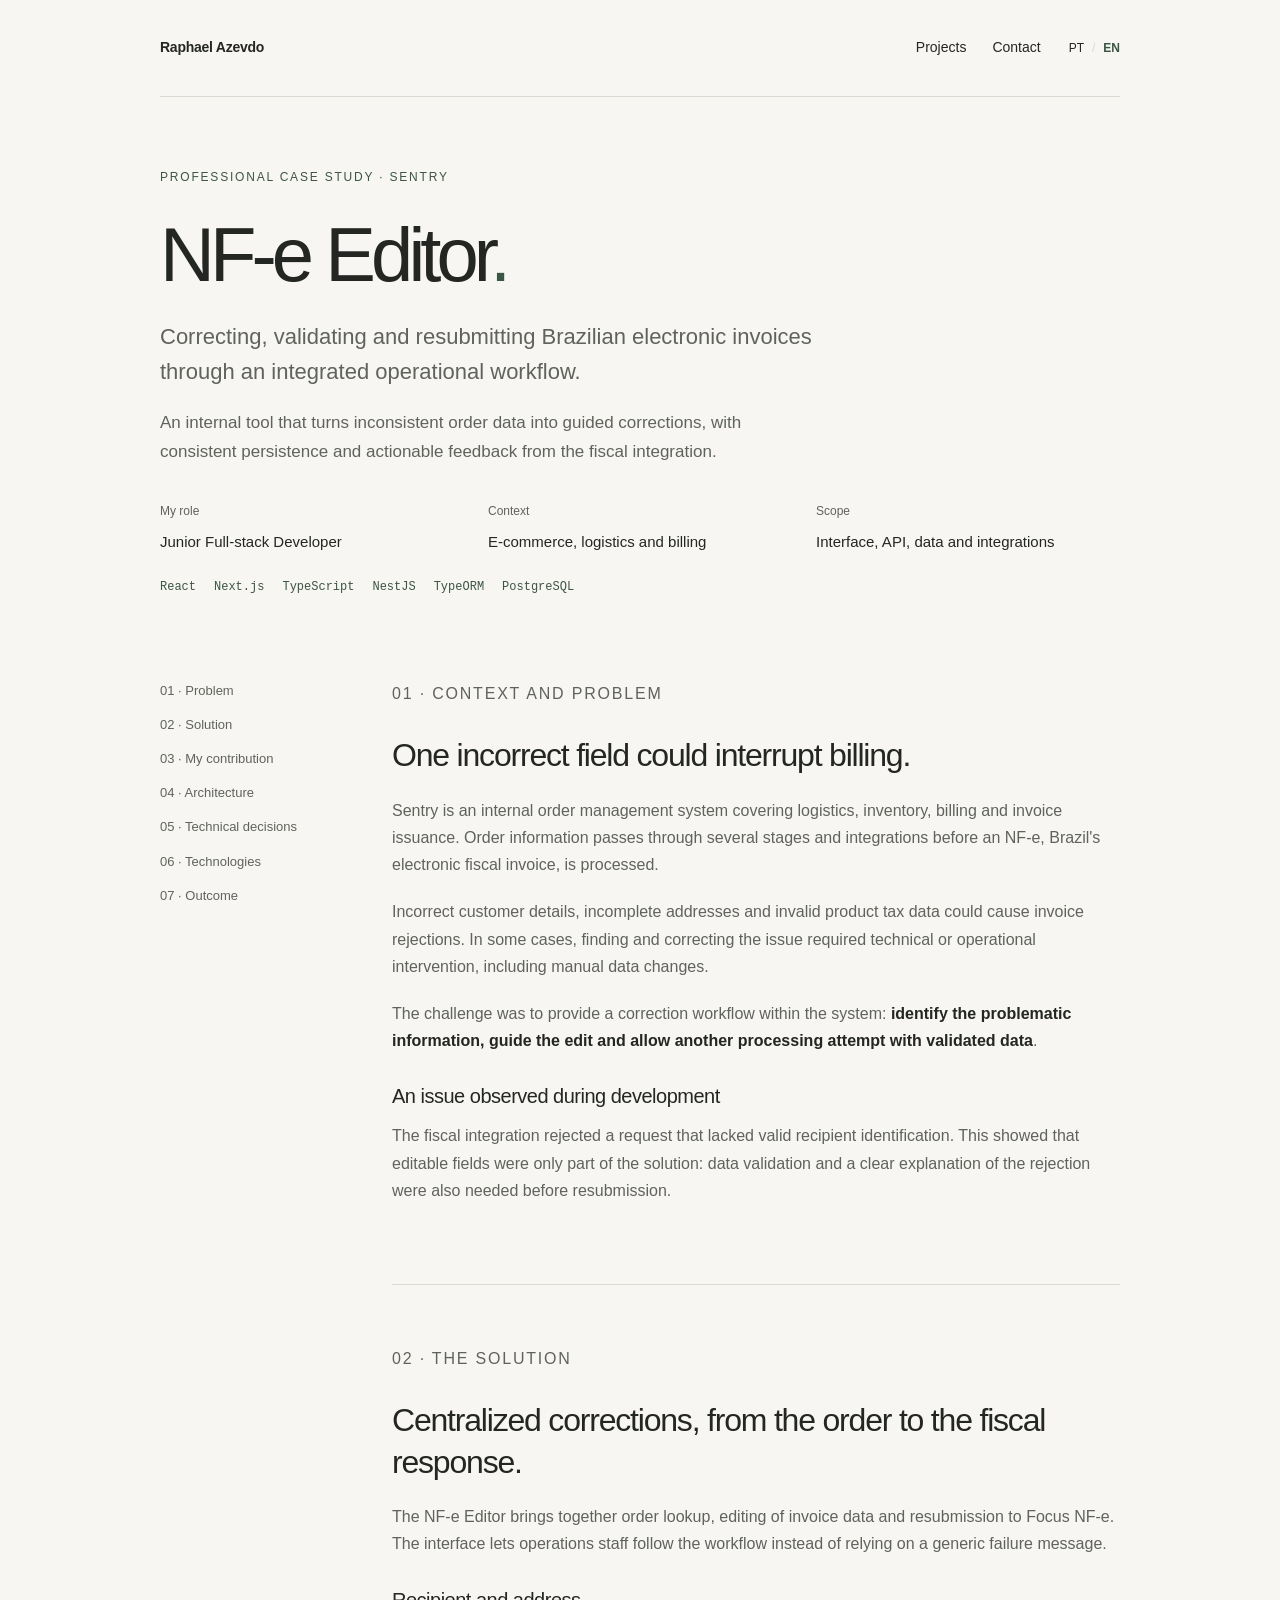
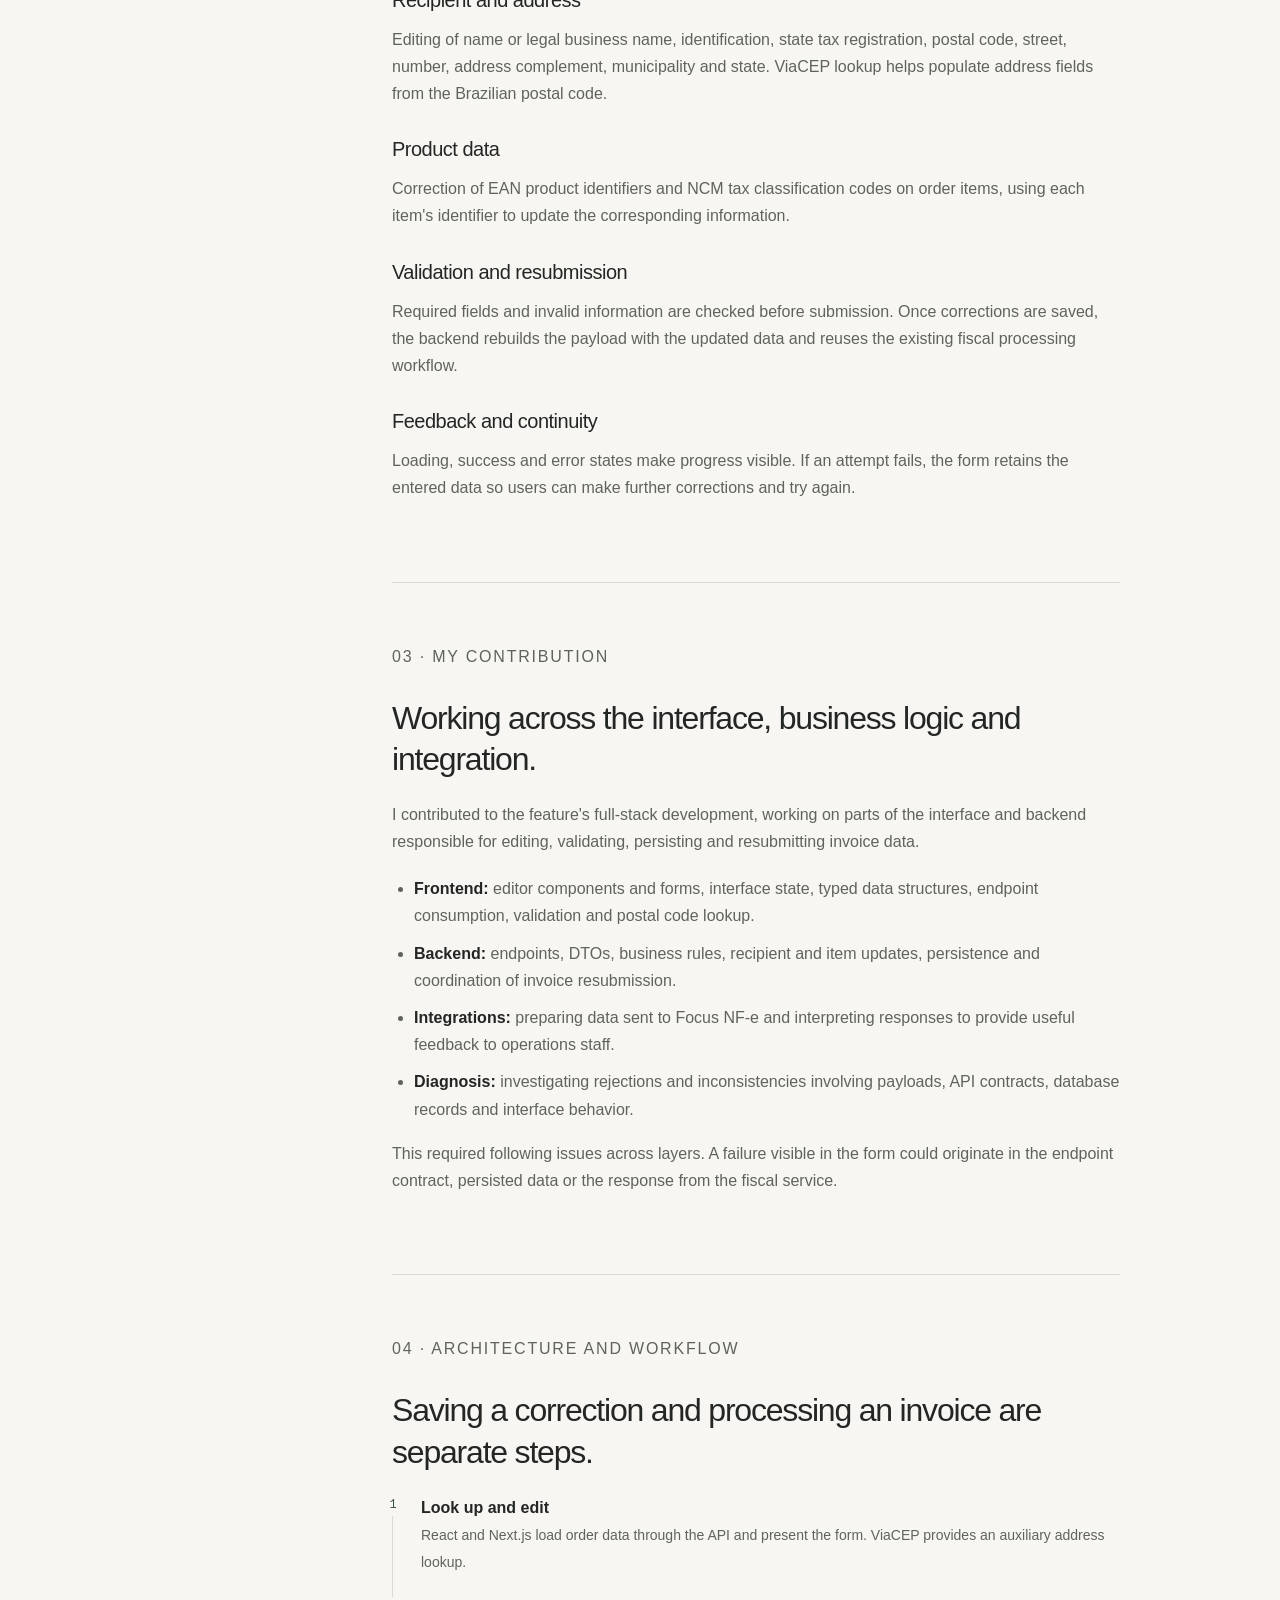
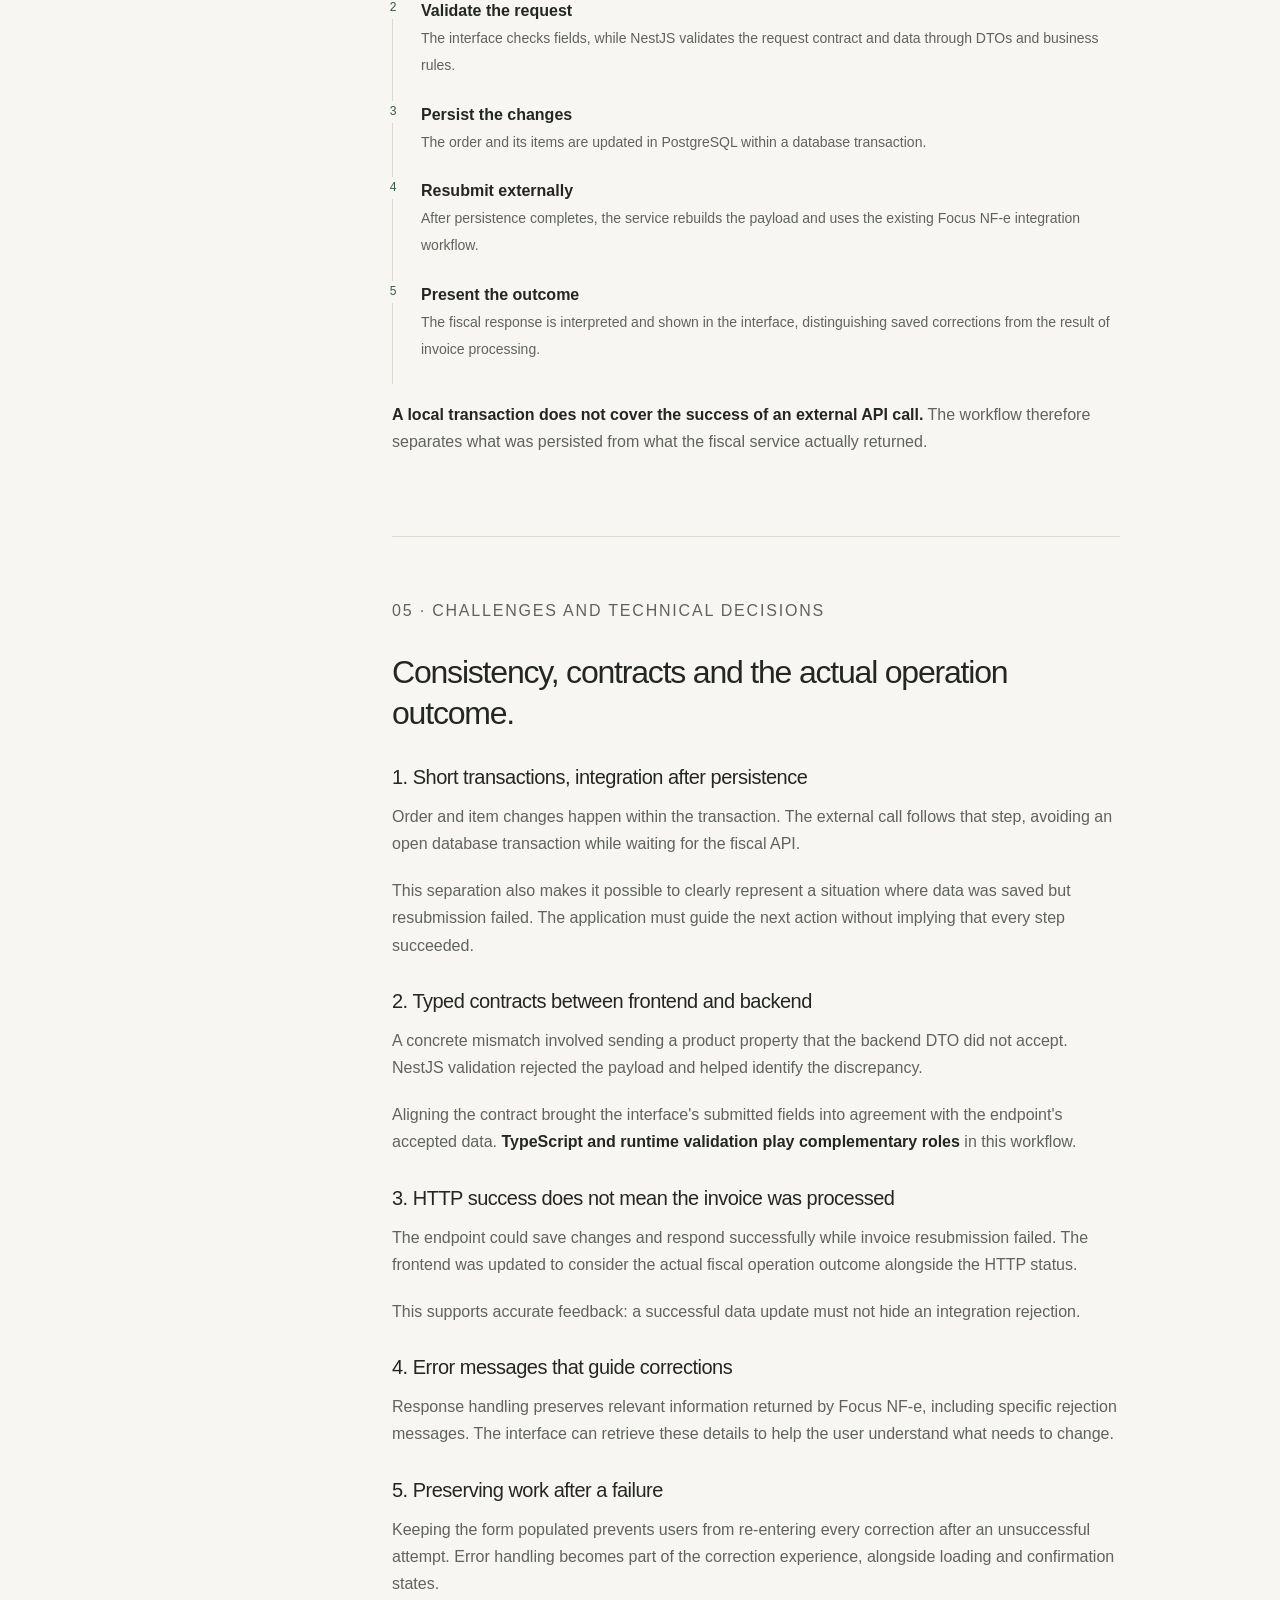
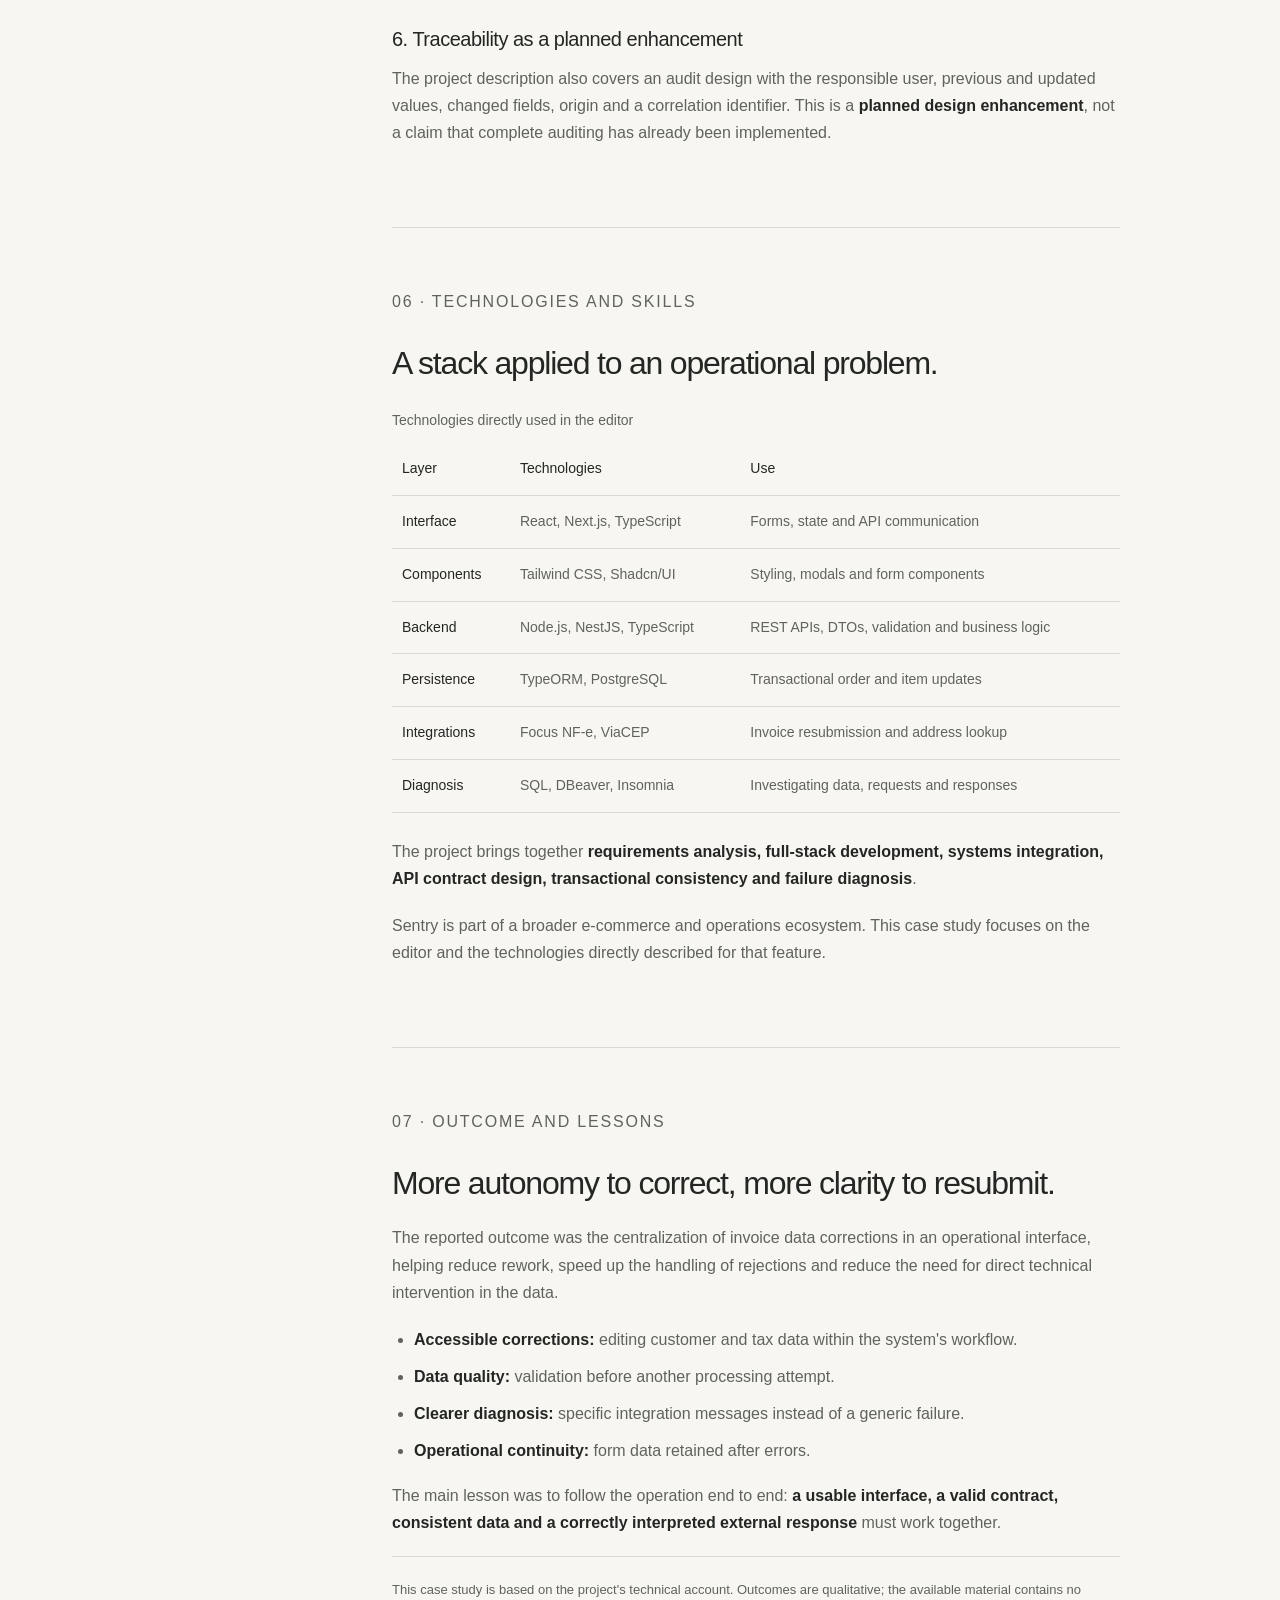
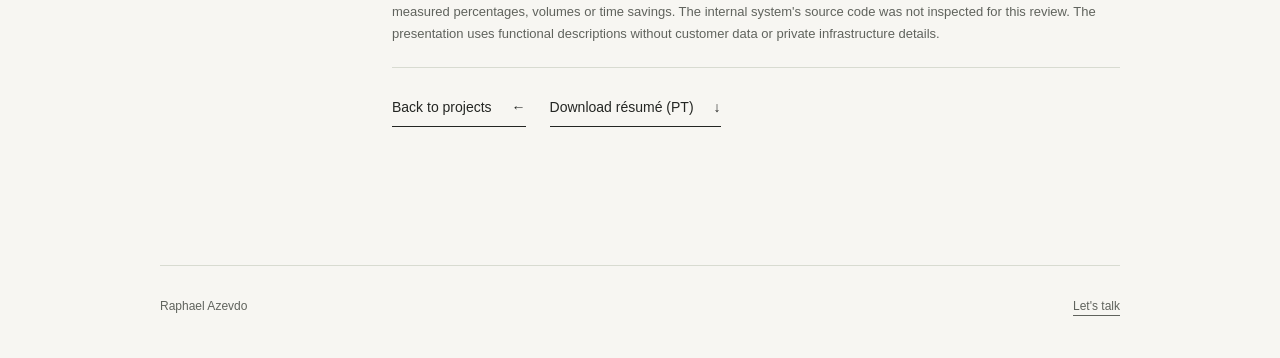
==== editor-nfe-en.html @ 361807ea "Add files via upload" ====
<!doctype html>
<html lang="en">
<head>
  <meta charset="utf-8">
  <meta name="viewport" content="width=device-width,initial-scale=1">
  <meta name="theme-color" content="#f7f6f2">
  <meta name="description" content="Sentry's NF-e Editor: a professional case study by Raphael Azevdo. Full-stack development with React, Next.js, NestJS, PostgreSQL and fiscal integration.">
  <title>NF-e Editor — Case study by Raphael Azevdo</title>
  <link rel="stylesheet" href="styles.css">
  <link rel="alternate" hreflang="pt-BR" href="editor-nfe.html">
  <link rel="alternate" hreflang="en" href="editor-nfe-en.html">
</head>
<body>
  <a class="skip" href="#content">Skip to content</a>
  <div class="wrap">
    <header><a class="brand" href="index-en.html">Raphael Azevdo</a><div class="header-tools"><nav aria-label="Main navigation"><a href="index-en.html#projects">Projects</a><a href="index-en.html#contact">Contact</a></nav><nav class="language-switch" aria-label="Language"><a href="editor-nfe.html" lang="pt-BR" aria-label="Português">PT</a><span aria-hidden="true">/</span><a href="editor-nfe-en.html" lang="en" aria-current="page" aria-label="English">EN</a></nav></div></header>
    <main id="content">
      <section class="case-hero" aria-labelledby="title">
        <p class="eyebrow">Professional case study · Sentry</p>
        <h1 id="title">NF-e Editor<span style="color:var(--accent)">.</span></h1>
        <p class="case-subtitle">Correcting, validating and resubmitting Brazilian electronic invoices through an integrated operational workflow.</p>
        <p class="project-description">An internal tool that turns inconsistent order data into guided corrections, with consistent persistence and actionable feedback from the fiscal integration.</p>
        <dl class="case-meta"><div><dt>My role</dt><dd>Junior Full-stack Developer</dd></div><div><dt>Context</dt><dd>E-commerce, logistics and billing</dd></div><div><dt>Scope</dt><dd>Interface, API, data and integrations</dd></div></dl>
        <div class="tags" aria-label="Main technologies"><span>React</span><span>Next.js</span><span>TypeScript</span><span>NestJS</span><span>TypeORM</span><span>PostgreSQL</span></div>
      </section>
      <div class="case-layout">
        <nav class="case-nav" aria-label="Case study sections"><a href="#problem">01 · Problem</a><a href="#solution">02 · Solution</a><a href="#contribution">03 · My contribution</a><a href="#architecture">04 · Architecture</a><a href="#decisions">05 · Technical decisions</a><a href="#technologies">06 · Technologies</a><a href="#outcome">07 · Outcome</a></nav>
        <div class="case-body">
          <section class="section" id="problem" aria-labelledby="problem-title">
            <p class="eyebrow">01 · Context and problem</p><h2 id="problem-title">One incorrect field could interrupt billing.</h2>
            <p>Sentry is an internal order management system covering logistics, inventory, billing and invoice issuance. Order information passes through several stages and integrations before an NF-e, Brazil's electronic fiscal invoice, is processed.</p>
            <p>Incorrect customer details, incomplete addresses and invalid product tax data could cause invoice rejections. In some cases, finding and correcting the issue required technical or operational intervention, including manual data changes.</p>
            <p>The challenge was to provide a correction workflow within the system: <strong>identify the problematic information, guide the edit and allow another processing attempt with validated data</strong>.</p>
            <h3>An issue observed during development</h3><p>The fiscal integration rejected a request that lacked valid recipient identification. This showed that editable fields were only part of the solution: data validation and a clear explanation of the rejection were also needed before resubmission.</p>
          </section>
          <section class="section" id="solution" aria-labelledby="solution-title">
            <p class="eyebrow">02 · The solution</p><h2 id="solution-title">Centralized corrections, from the order to the fiscal response.</h2>
            <p>The NF-e Editor brings together order lookup, editing of invoice data and resubmission to Focus NF-e. The interface lets operations staff follow the workflow instead of relying on a generic failure message.</p>
            <h3>Recipient and address</h3><p>Editing of name or legal business name, identification, state tax registration, postal code, street, number, address complement, municipality and state. ViaCEP lookup helps populate address fields from the Brazilian postal code.</p>
            <h3>Product data</h3><p>Correction of EAN product identifiers and NCM tax classification codes on order items, using each item's identifier to update the corresponding information.</p>
            <h3>Validation and resubmission</h3><p>Required fields and invalid information are checked before submission. Once corrections are saved, the backend rebuilds the payload with the updated data and reuses the existing fiscal processing workflow.</p>
            <h3>Feedback and continuity</h3><p>Loading, success and error states make progress visible. If an attempt fails, the form retains the entered data so users can make further corrections and try again.</p>
          </section>
          <section class="section" id="contribution" aria-labelledby="contribution-title">
            <p class="eyebrow">03 · My contribution</p><h2 id="contribution-title">Working across the interface, business logic and integration.</h2>
            <p>I contributed to the feature's full-stack development, working on parts of the interface and backend responsible for editing, validating, persisting and resubmitting invoice data.</p>
            <ul><li><strong>Frontend:</strong> editor components and forms, interface state, typed data structures, endpoint consumption, validation and postal code lookup.</li><li><strong>Backend:</strong> endpoints, DTOs, business rules, recipient and item updates, persistence and coordination of invoice resubmission.</li><li><strong>Integrations:</strong> preparing data sent to Focus NF-e and interpreting responses to provide useful feedback to operations staff.</li><li><strong>Diagnosis:</strong> investigating rejections and inconsistencies involving payloads, API contracts, database records and interface behavior.</li></ul>
            <p>This required following issues across layers. A failure visible in the form could originate in the endpoint contract, persisted data or the response from the fiscal service.</p>
          </section>
          <section class="section" id="architecture" aria-labelledby="architecture-title">
            <p class="eyebrow">04 · Architecture and workflow</p><h2 id="architecture-title">Saving a correction and processing an invoice are separate steps.</h2>
            <ol class="technical-flow"><li><strong>Look up and edit</strong><span>React and Next.js load order data through the API and present the form. ViaCEP provides an auxiliary address lookup.</span></li><li><strong>Validate the request</strong><span>The interface checks fields, while NestJS validates the request contract and data through DTOs and business rules.</span></li><li><strong>Persist the changes</strong><span>The order and its items are updated in PostgreSQL within a database transaction.</span></li><li><strong>Resubmit externally</strong><span>After persistence completes, the service rebuilds the payload and uses the existing Focus NF-e integration workflow.</span></li><li><strong>Present the outcome</strong><span>The fiscal response is interpreted and shown in the interface, distinguishing saved corrections from the result of invoice processing.</span></li></ol>
            <p><strong>A local transaction does not cover the success of an external API call.</strong> The workflow therefore separates what was persisted from what the fiscal service actually returned.</p>
          </section>
          <section class="section" id="decisions" aria-labelledby="decisions-title">
            <p class="eyebrow">05 · Challenges and technical decisions</p><h2 id="decisions-title">Consistency, contracts and the actual operation outcome.</h2>
            <h3>1. Short transactions, integration after persistence</h3><p>Order and item changes happen within the transaction. The external call follows that step, avoiding an open database transaction while waiting for the fiscal API.</p><p>This separation also makes it possible to clearly represent a situation where data was saved but resubmission failed. The application must guide the next action without implying that every step succeeded.</p>
            <h3>2. Typed contracts between frontend and backend</h3><p>A concrete mismatch involved sending a product property that the backend DTO did not accept. NestJS validation rejected the payload and helped identify the discrepancy.</p><p>Aligning the contract brought the interface's submitted fields into agreement with the endpoint's accepted data. <strong>TypeScript and runtime validation play complementary roles</strong> in this workflow.</p>
            <h3>3. HTTP success does not mean the invoice was processed</h3><p>The endpoint could save changes and respond successfully while invoice resubmission failed. The frontend was updated to consider the actual fiscal operation outcome alongside the HTTP status.</p><p>This supports accurate feedback: a successful data update must not hide an integration rejection.</p>
            <h3>4. Error messages that guide corrections</h3><p>Response handling preserves relevant information returned by Focus NF-e, including specific rejection messages. The interface can retrieve these details to help the user understand what needs to change.</p>
            <h3>5. Preserving work after a failure</h3><p>Keeping the form populated prevents users from re-entering every correction after an unsuccessful attempt. Error handling becomes part of the correction experience, alongside loading and confirmation states.</p>
            <h3>6. Traceability as a planned enhancement</h3><p>The project description also covers an audit design with the responsible user, previous and updated values, changed fields, origin and a correlation identifier. This is a <strong>planned design enhancement</strong>, not a claim that complete auditing has already been implemented.</p>
          </section>
          <section class="section" id="technologies" aria-labelledby="technologies-title">
            <p class="eyebrow">06 · Technologies and skills</p><h2 id="technologies-title">A stack applied to an operational problem.</h2>
            <table class="case-table"><caption style="text-align:left;color:var(--muted);margin-bottom:10px">Technologies directly used in the editor</caption><thead><tr><th scope="col">Layer</th><th scope="col">Technologies</th><th scope="col">Use</th></tr></thead><tbody><tr><th scope="row">Interface</th><td>React, Next.js, TypeScript</td><td>Forms, state and API communication</td></tr><tr><th scope="row">Components</th><td>Tailwind CSS, Shadcn/UI</td><td>Styling, modals and form components</td></tr><tr><th scope="row">Backend</th><td>Node.js, NestJS, TypeScript</td><td>REST APIs, DTOs, validation and business logic</td></tr><tr><th scope="row">Persistence</th><td>TypeORM, PostgreSQL</td><td>Transactional order and item updates</td></tr><tr><th scope="row">Integrations</th><td>Focus NF-e, ViaCEP</td><td>Invoice resubmission and address lookup</td></tr><tr><th scope="row">Diagnosis</th><td>SQL, DBeaver, Insomnia</td><td>Investigating data, requests and responses</td></tr></tbody></table>
            <p>The project brings together <strong>requirements analysis, full-stack development, systems integration, API contract design, transactional consistency and failure diagnosis</strong>.</p>
            <p>Sentry is part of a broader e-commerce and operations ecosystem. This case study focuses on the editor and the technologies directly described for that feature.</p>
          </section>
          <section class="section" id="outcome" aria-labelledby="outcome-title">
            <p class="eyebrow">07 · Outcome and lessons</p><h2 id="outcome-title">More autonomy to correct, more clarity to resubmit.</h2>
            <p>The reported outcome was the centralization of invoice data corrections in an operational interface, helping reduce rework, speed up the handling of rejections and reduce the need for direct technical intervention in the data.</p>
            <ul><li><strong>Accessible corrections:</strong> editing customer and tax data within the system's workflow.</li><li><strong>Data quality:</strong> validation before another processing attempt.</li><li><strong>Clearer diagnosis:</strong> specific integration messages instead of a generic failure.</li><li><strong>Operational continuity:</strong> form data retained after errors.</li></ul>
            <p>The main lesson was to follow the operation end to end: <strong>a usable interface, a valid contract, consistent data and a correctly interpreted external response</strong> must work together.</p>
            <p class="case-note">This case study is based on the project's technical account. Outcomes are qualitative; the available material contains no measured percentages, volumes or time savings. The internal system's source code was not inspected for this review. The presentation uses functional descriptions without customer data or private infrastructure details.</p>
            <div class="case-actions"><a class="textlink" href="index-en.html#projects">Back to projects <span aria-hidden="true">←</span></a><a class="textlink" href="assets/raphael-azevdo-curriculo.pdf" download="Raphael-Azevdo-Resume-PT.pdf">Download résumé (PT) <span aria-hidden="true">↓</span></a></div>
          </section>
        </div>
      </div>
    </main>
    <footer class="foot case-footer"><span>Raphael Azevdo</span><a href="mailto:raphaelazevedoo32@gmail.com">Let's talk</a></footer>
  </div>
</body>
</html>
---- styles.css ----
:root{--paper:#f7f6f2;--ink:#242623;--muted:#60635d;--line:#d8dbd1;--accent:#3c5544}
    *{box-sizing:border-box}html{scroll-behavior:smooth;scroll-padding-top:32px}body{margin:0;background:var(--paper);color:var(--ink);font:17px/1.7 -apple-system,BlinkMacSystemFont,"Segoe UI",sans-serif}a{color:inherit;text-decoration-thickness:1px;text-underline-offset:5px}a:hover{color:var(--accent)}a:focus-visible,summary:focus-visible{outline:2px solid var(--accent);outline-offset:6px}.wrap{width:min(100% - 64px,960px);margin-inline:auto}.skip{position:absolute;left:20px;top:-100px;background:var(--ink);color:white;padding:8px 16px}.skip:focus{top:12px}header{display:flex;justify-content:space-between;align-items:center;padding:36px 0;border-bottom:1px solid var(--line);font-size:14px}.brand{text-decoration:none;font-weight:600;letter-spacing:-.25px}nav{display:flex;gap:26px}nav a{text-decoration:none}h1,h2,h3,p{margin-top:0}h1{font-size:clamp(52px,8vw,88px);letter-spacing:-.065em;line-height:1.05;font-weight:500;margin-bottom:24px;max-width:850px}h2{font-size:32px;letter-spacing:-1.2px;font-weight:500;line-height:1.3;margin-bottom:20px}h3{font-weight:500;font-size:22px;letter-spacing:-.5px;line-height:1.4}p{margin-bottom:20px}.eyebrow{font-size:12px;letter-spacing:1.8px;text-transform:uppercase;color:var(--accent);margin-bottom:28px}.hero{padding:104px 0 88px}.intro{max-width:530px;color:var(--muted);font-size:20px;line-height:1.6;margin-bottom:32px}.textlink{display:inline-flex;gap:20px;align-items:center;font-size:14px;text-decoration:none;border-bottom:1px solid var(--ink);padding-bottom:6px}.section{padding:60px 0;border-top:1px solid var(--line)}.section-title{display:flex;gap:26px;align-items:baseline;margin-bottom:34px}.number{font:12px ui-monospace,SFMono-Regular,Consolas,monospace;color:var(--muted)}.section-title h2{margin:0}.project-head{display:flex;justify-content:space-between;gap:24px;align-items:baseline;margin-bottom:16px}.project-head h3{font-size:36px;margin:0}.label{font-size:12px;color:var(--muted)}.project-description{max-width:650px;color:var(--muted)}.tags{display:flex;flex-wrap:wrap;gap:8px 18px;font:12px ui-monospace,SFMono-Regular,Consolas,monospace;margin:26px 0 32px;color:var(--accent)}.flow{display:flex;flex-wrap:wrap;align-items:center;gap:12px;padding:25px 0;border-block:1px solid var(--line);font-size:13px}.arrow{color:var(--muted)}.flow span:not(.arrow){white-space:nowrap}details{margin-top:30px}summary{cursor:pointer;list-style:none;font-size:14px;display:flex;justify-content:space-between;padding-block:12px}summary::-webkit-details-marker{display:none}summary:after{content:"+";font-size:22px;font-weight:300}details[open] summary:after{content:"−"}.case{padding:28px 0 5px;max-width:730px}.case h3{font-size:19px;margin:25px 0 10px}.case p{color:var(--muted);font-size:16px}.case strong{color:var(--ink);font-weight:600}.case ul{padding-left:20px;color:var(--muted);font-size:16px}.note{font-size:13px!important;padding-top:20px;border-top:1px solid var(--line)}.about{display:grid;grid-template-columns:1fr 1fr;gap:52px}.about p{color:var(--muted);font-size:16px}.principle{font-size:26px;line-height:1.5;letter-spacing:-.7px;font-weight:400}.foot{display:flex;justify-content:space-between;gap:20px;padding:30px 0 42px;border-top:1px solid var(--line);font-size:12px;color:var(--muted)}@media(max-width:600px){.wrap{width:calc(100% - 40px)}header{padding:25px 0}nav{gap:18px;font-size:13px}.hero{padding:76px 0 65px}h1{font-size:56px}.intro{font-size:18px}.section{padding:42px 0}.project-head{display:block}.project-head h3{font-size:30px;margin-bottom:8px}.about{grid-template-columns:1fr;gap:20px}.section-title{gap:18px}h2{font-size:27px}.flow{gap:10px;font-size:12px}.foot{flex-wrap:wrap}}@media(prefers-reduced-motion:reduce){html{scroll-behavior:auto}}
  .featured-project{padding-bottom:48px;margin-bottom:48px;border-bottom:1px solid var(--line)}.project-highlights{display:grid;grid-template-columns:repeat(3,1fr);gap:24px;margin:30px 0}.project-highlights p{font-size:14px;margin:0}.project-highlights strong{display:block;font-weight:600;margin-bottom:8px}.project-highlights span{display:block;color:var(--muted)}.case-hero{padding:70px 0 54px}.case-hero h1{font-size:clamp(46px,7vw,76px)}.case-subtitle{max-width:680px;font-size:22px;line-height:1.6;color:var(--muted)}.case-meta{display:grid;grid-template-columns:repeat(3,1fr);gap:24px;margin:34px 0 0}.case-meta dt{font-size:12px;color:var(--muted);margin-bottom:7px}.case-meta dd{margin:0;font-size:15px}.case-layout{display:grid;grid-template-columns:180px minmax(0,1fr);gap:52px;align-items:start}.case-nav{display:flex;flex-direction:column;gap:12px;position:sticky;top:28px;font-size:13px}.case-nav a{text-decoration:none;color:var(--muted)}.case-body .section:first-child{border-top:0;padding-top:0}.case-body p,.case-body li{color:var(--muted);font-size:16px}.case-body strong{color:var(--ink);font-weight:600}.case-body h3{font-size:20px;margin:28px 0 12px}.case-body ul,.case-body ol{padding-left:22px}.case-body li{margin-bottom:10px}.case-table{width:100%;border-collapse:collapse;font-size:14px;margin:25px 0}.case-table th,.case-table td{text-align:left;vertical-align:top;padding:14px 10px;border-bottom:1px solid var(--line)}.case-table th{font-weight:500}.case-table td{color:var(--muted)}.technical-flow{list-style:none;padding:0!important;counter-reset:steps}.technical-flow li{position:relative;border-left:1px solid var(--line);padding:0 0 22px 28px;margin:0}.technical-flow li:before{counter-increment:steps;content:counter(steps);position:absolute;left:-11px;top:0;background:var(--paper);font:12px/22px ui-monospace,Consolas,monospace;color:var(--accent);width:22px;text-align:center}.technical-flow strong{display:block}.technical-flow span{font-size:14px}.case-note{padding:22px 0;border-block:1px solid var(--line);font-size:13px!important}.case-footer{margin-top:50px}.case-actions{display:flex;flex-wrap:wrap;gap:24px;margin:28px 0}@media(max-width:700px){.project-highlights,.case-meta{grid-template-columns:1fr;gap:18px}.case-layout{grid-template-columns:1fr;gap:32px}.case-nav{position:static;flex-direction:row;flex-wrap:wrap;gap:12px 20px;padding-bottom:22px;border-bottom:1px solid var(--line)}.case-hero{padding-top:48px}.case-subtitle{font-size:19px}.case-table{font-size:12px}.case-table th,.case-table td{padding:12px 6px}.featured-project{margin-bottom:36px;padding-bottom:36px}}
.header-tools{display:flex;align-items:center;gap:28px}.language-switch{gap:8px;font-size:12px}.language-switch span{color:var(--line)}.language-switch a[aria-current]{font-weight:700;color:var(--accent)}header{gap:18px}@media(max-width:600px){header{flex-wrap:wrap}.header-tools{width:100%;justify-content:space-between;gap:16px}.language-switch{gap:8px}}
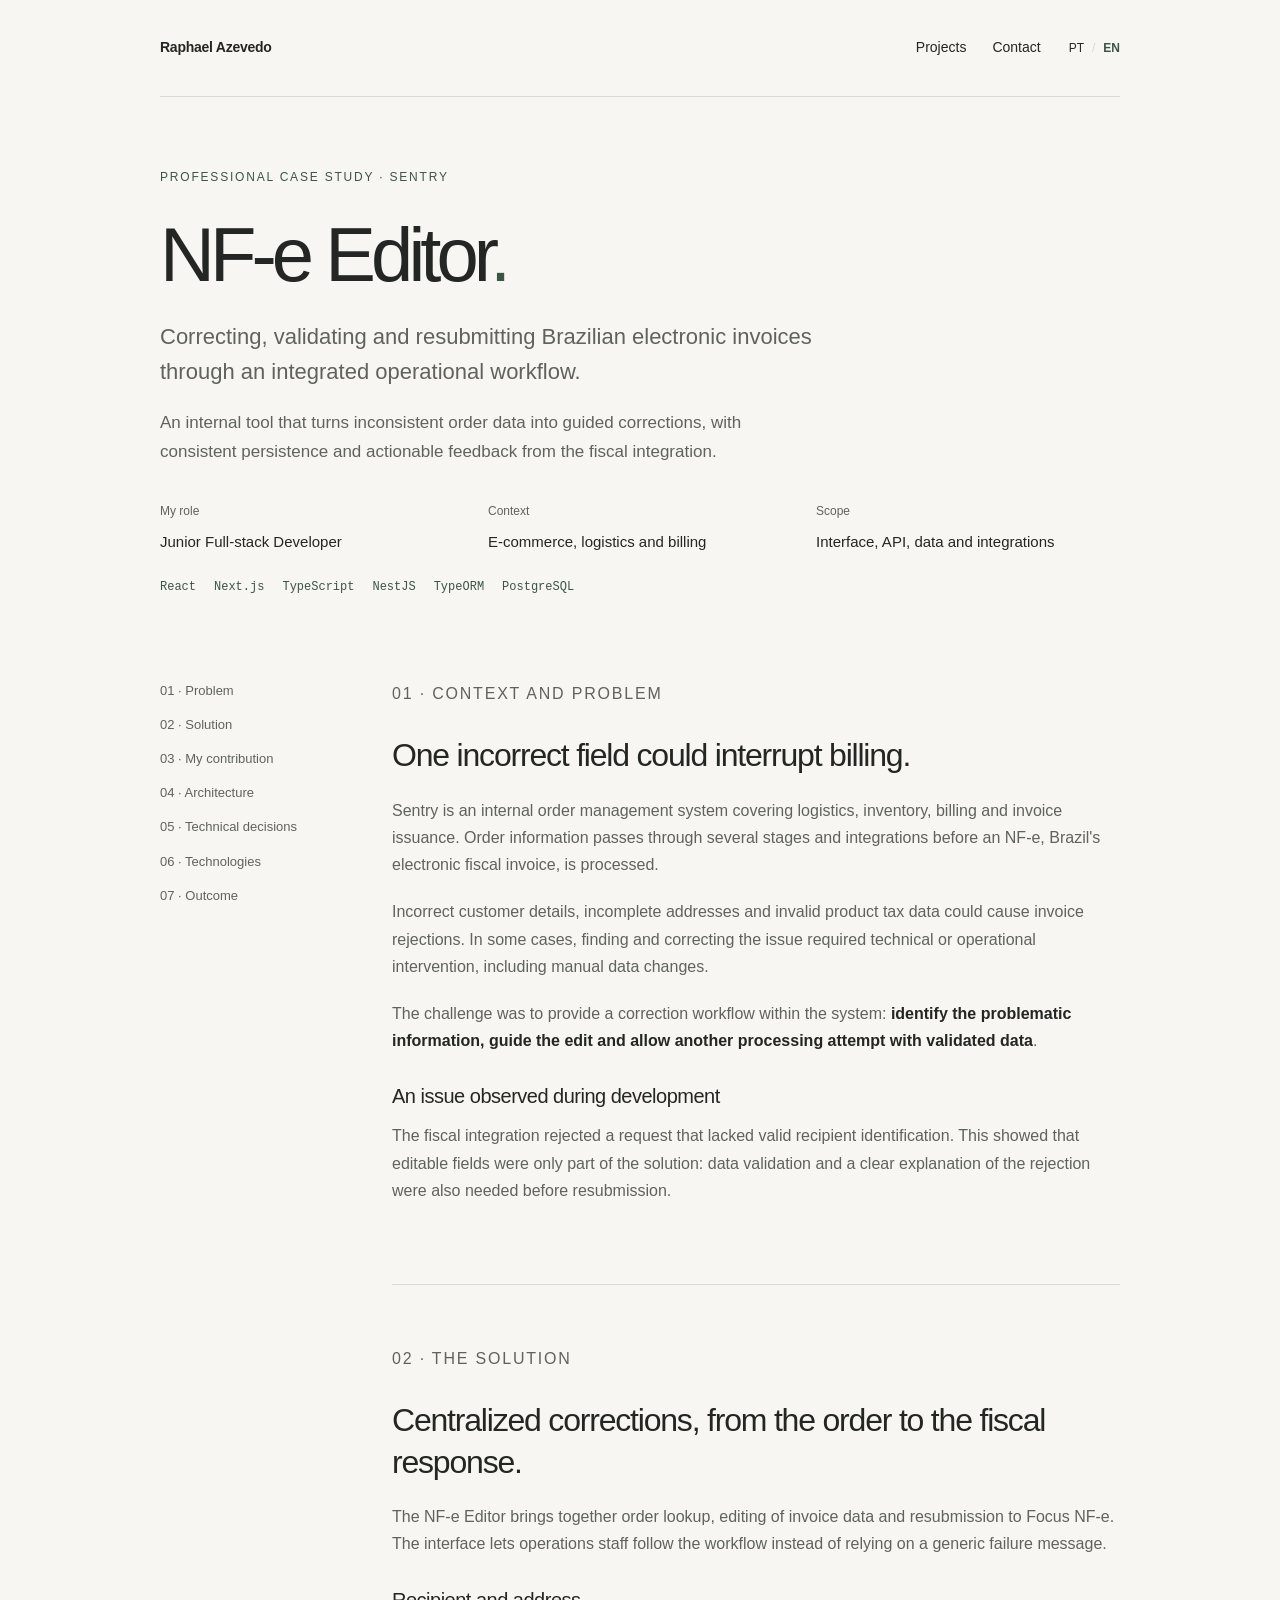
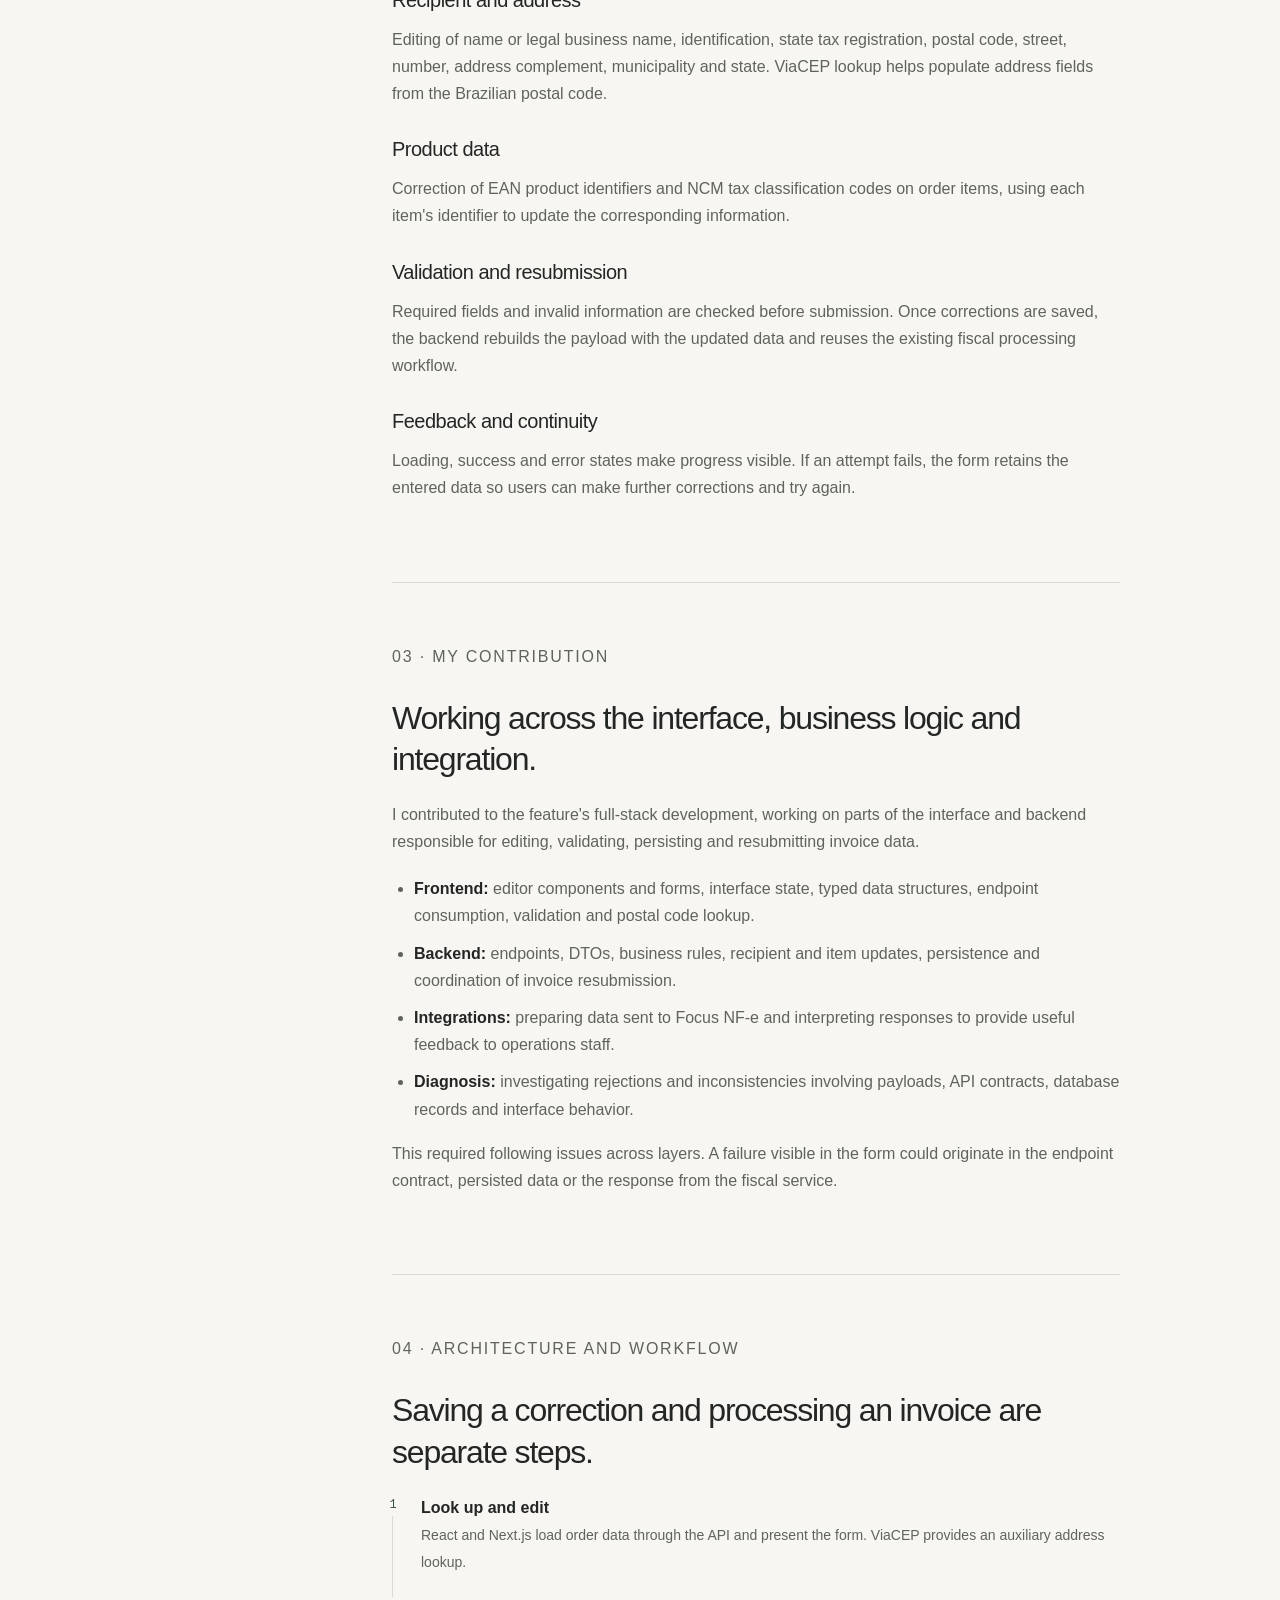
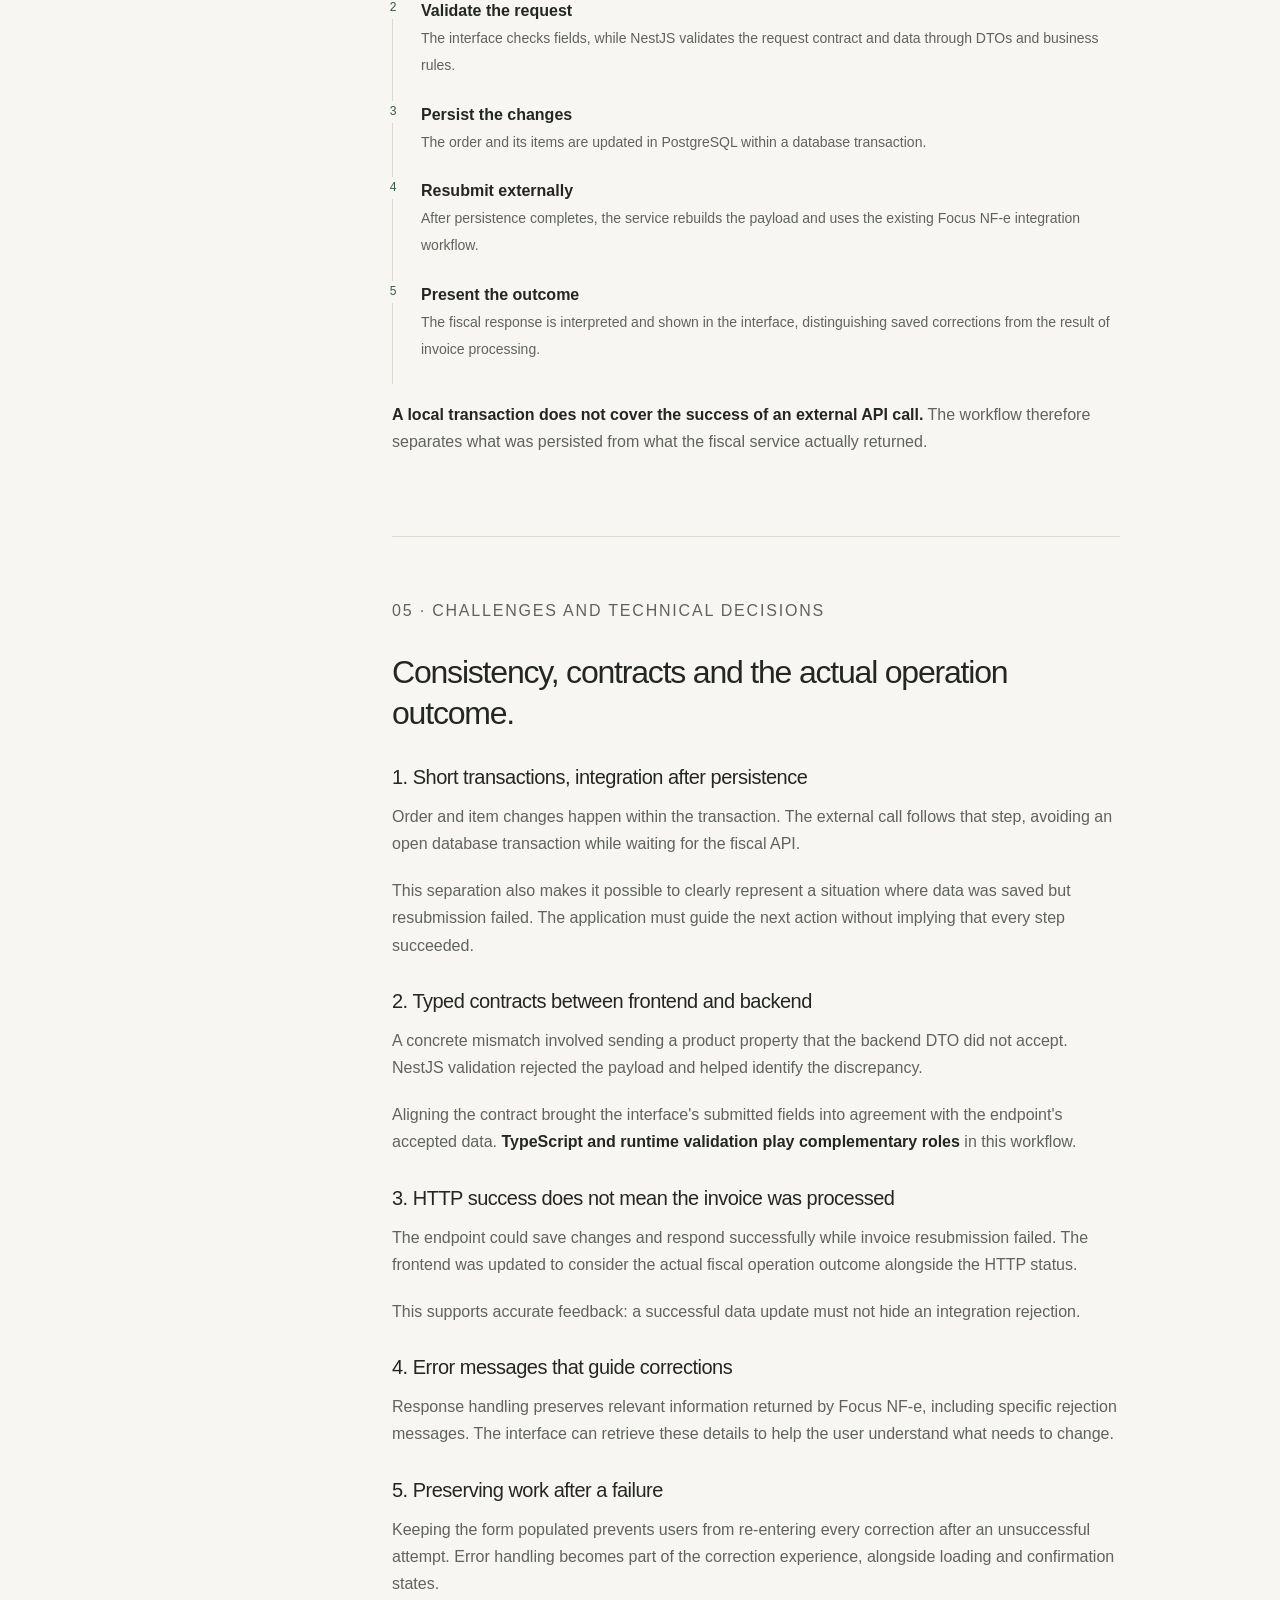
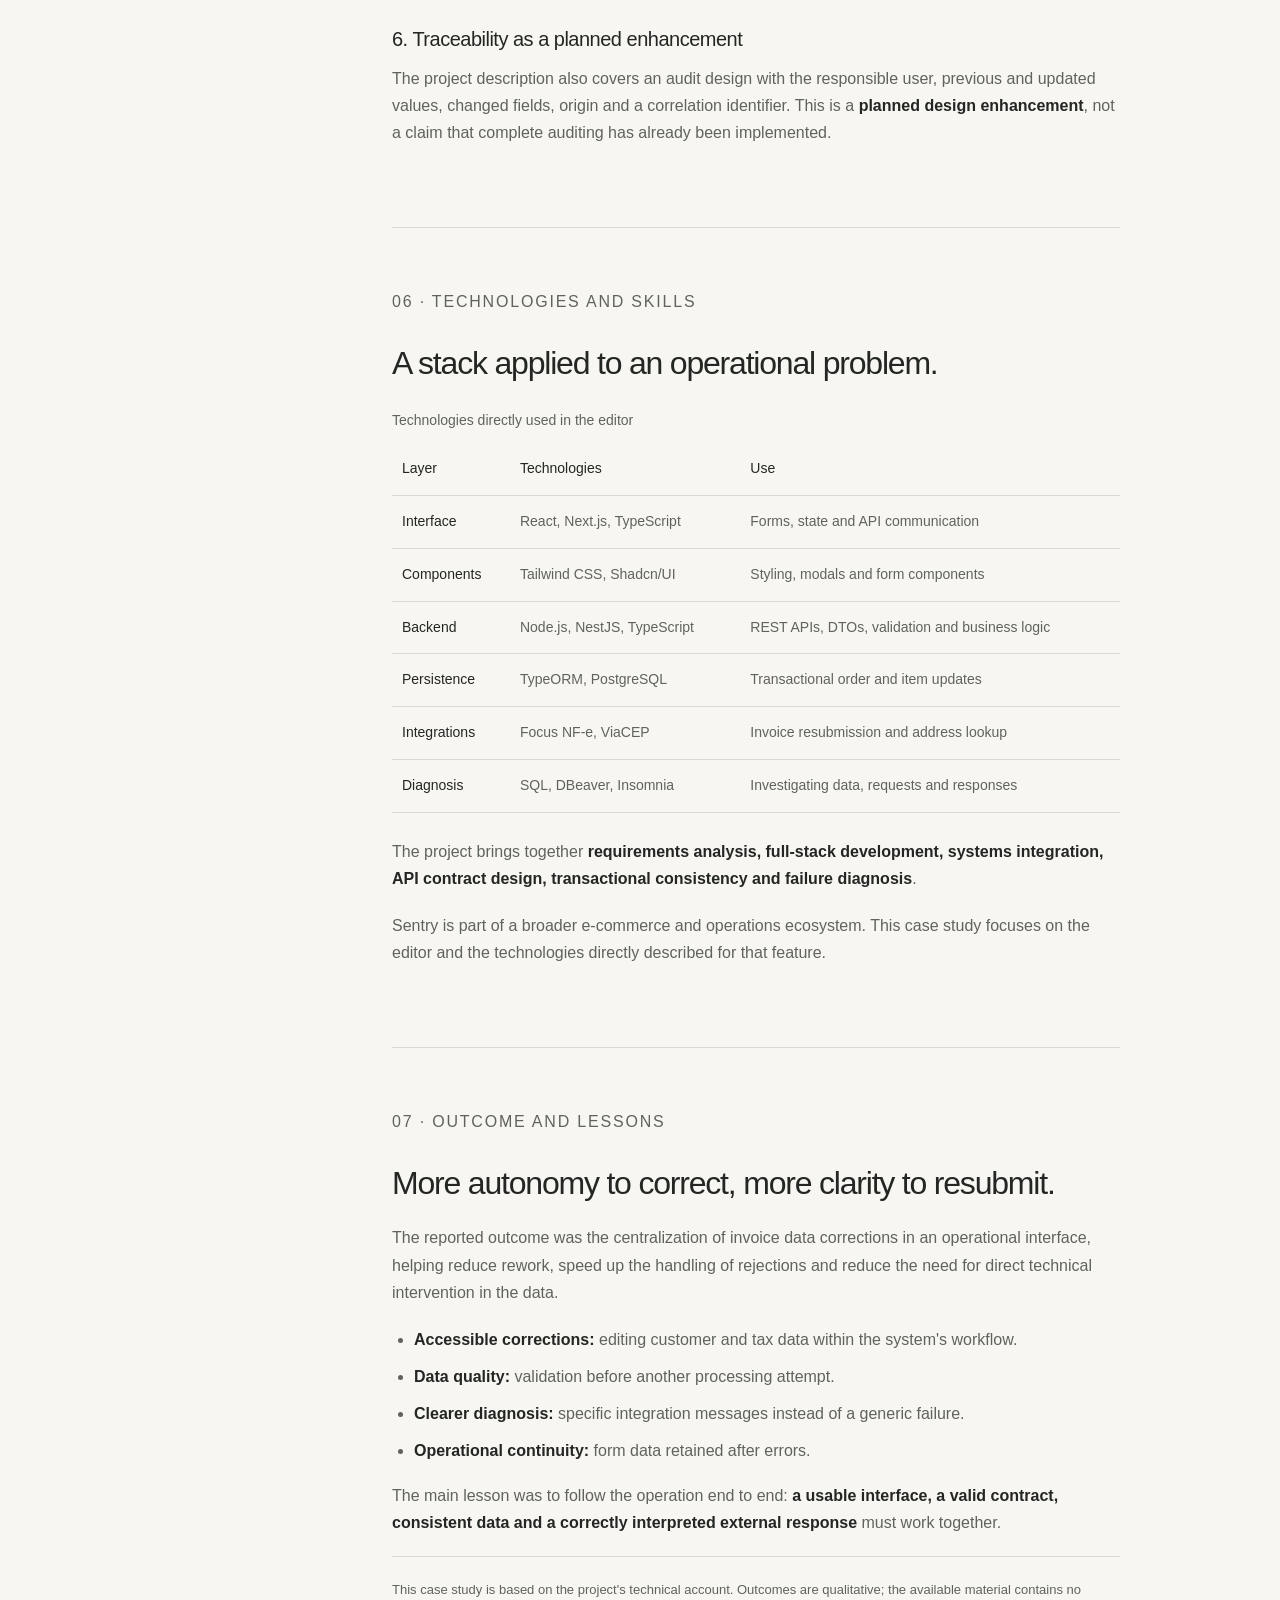
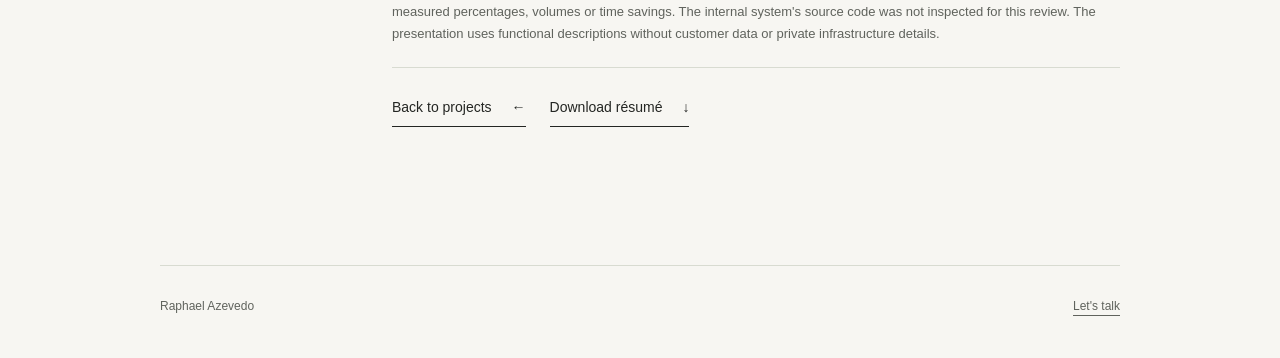
==== commit 800ca4e5: "Add files via upload" ====
--- a/editor-nfe-en.html
+++ b/editor-nfe-en.html
@@ -4,8 +4,8 @@
   <meta charset="utf-8">
   <meta name="viewport" content="width=device-width,initial-scale=1">
   <meta name="theme-color" content="#f7f6f2">
-  <meta name="description" content="Sentry's NF-e Editor: a professional case study by Raphael Azevdo. Full-stack development with React, Next.js, NestJS, PostgreSQL and fiscal integration.">
-  <title>NF-e Editor — Case study by Raphael Azevdo</title>
+  <meta name="description" content="Sentry's NF-e Editor: a professional case study by Raphael Azevedo. Full-stack development with React, Next.js, NestJS, PostgreSQL and fiscal integration.">
+  <title>NF-e Editor — Case study by Raphael Azevedo</title>
   <link rel="stylesheet" href="styles.css">
   <link rel="alternate" hreflang="pt-BR" href="editor-nfe.html">
   <link rel="alternate" hreflang="en" href="editor-nfe-en.html">
@@ -13,7 +13,7 @@
 <body>
   <a class="skip" href="#content">Skip to content</a>
   <div class="wrap">
-    <header><a class="brand" href="index-en.html">Raphael Azevdo</a><div class="header-tools"><nav aria-label="Main navigation"><a href="index-en.html#projects">Projects</a><a href="index-en.html#contact">Contact</a></nav><nav class="language-switch" aria-label="Language"><a href="editor-nfe.html" lang="pt-BR" aria-label="Português">PT</a><span aria-hidden="true">/</span><a href="editor-nfe-en.html" lang="en" aria-current="page" aria-label="English">EN</a></nav></div></header>
+    <header><a class="brand" href="index-en.html">Raphael Azevedo</a><div class="header-tools"><nav aria-label="Main navigation"><a href="index-en.html#projects">Projects</a><a href="index-en.html#contact">Contact</a></nav><nav class="language-switch" aria-label="Language"><a href="editor-nfe.html" lang="pt-BR" aria-label="Português">PT</a><span aria-hidden="true">/</span><a href="editor-nfe-en.html" lang="en" aria-current="page" aria-label="English">EN</a></nav></div></header>
     <main id="content">
       <section class="case-hero" aria-labelledby="title">
         <p class="eyebrow">Professional case study · Sentry</p>
@@ -73,12 +73,12 @@
             <ul><li><strong>Accessible corrections:</strong> editing customer and tax data within the system's workflow.</li><li><strong>Data quality:</strong> validation before another processing attempt.</li><li><strong>Clearer diagnosis:</strong> specific integration messages instead of a generic failure.</li><li><strong>Operational continuity:</strong> form data retained after errors.</li></ul>
             <p>The main lesson was to follow the operation end to end: <strong>a usable interface, a valid contract, consistent data and a correctly interpreted external response</strong> must work together.</p>
             <p class="case-note">This case study is based on the project's technical account. Outcomes are qualitative; the available material contains no measured percentages, volumes or time savings. The internal system's source code was not inspected for this review. The presentation uses functional descriptions without customer data or private infrastructure details.</p>
-            <div class="case-actions"><a class="textlink" href="index-en.html#projects">Back to projects <span aria-hidden="true">←</span></a><a class="textlink" href="assets/raphael-azevdo-curriculo.pdf" download="Raphael-Azevdo-Resume-PT.pdf">Download résumé (PT) <span aria-hidden="true">↓</span></a></div>
+            <div class="case-actions"><a class="textlink" href="index-en.html#projects">Back to projects <span aria-hidden="true">←</span></a><a class="textlink" href="assets/raphael-azevedo-resume-en.pdf" download="Raphael-Azevedo-Resume-EN.pdf">Download résumé <span aria-hidden="true">↓</span></a></div>
           </section>
         </div>
       </div>
     </main>
-    <footer class="foot case-footer"><span>Raphael Azevdo</span><a href="mailto:raphaelazevedoo32@gmail.com">Let's talk</a></footer>
+    <footer class="foot case-footer"><span>Raphael Azevedo</span><a href="mailto:raphaelazevedoo32@gmail.com">Let's talk</a></footer>
   </div>
 </body>
 </html>
